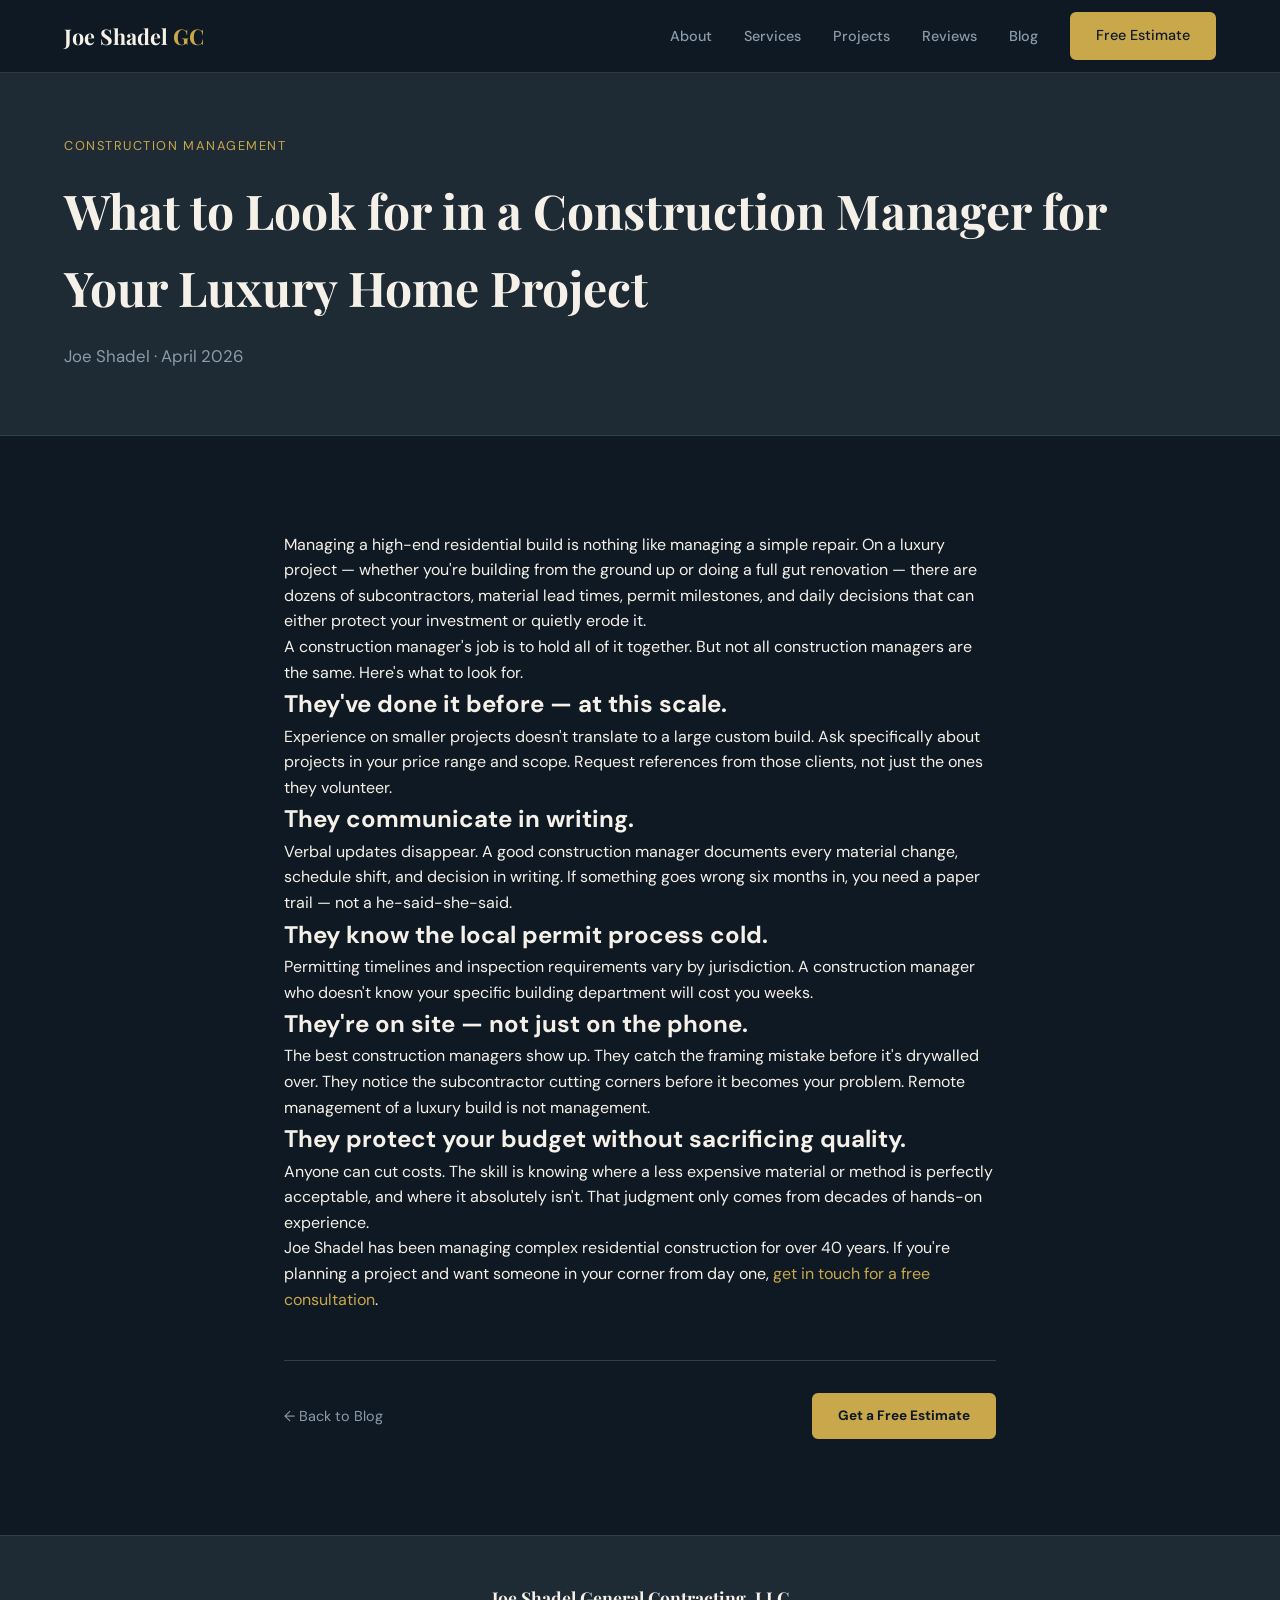
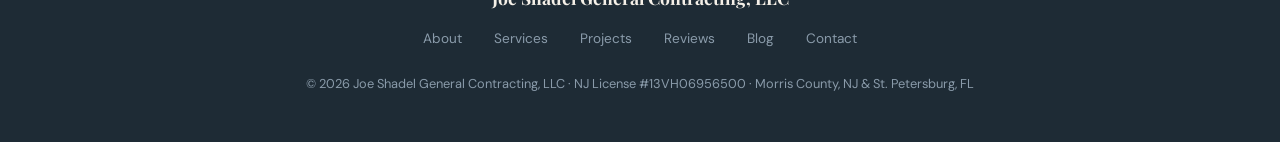
==== blog-construction-management.html @ bc9ee5a7 "Publish all six blog articles - blog-construction-management.html - blog-homeowners-agent.html - blo" ====
<!DOCTYPE html>
<html lang="en">
<head>
  <meta charset="UTF-8">
  <meta name="viewport" content="width=device-width, initial-scale=1.0">
  <title>What to Look for in a Construction Manager for Your Luxury Home | Joe Shadel General Contracting, LLC</title>
  <meta name="description" content="Not all construction managers are the same. Joe Shadel shares what to look for when hiring a construction manager for a luxury residential project.">
  <link rel="canonical" href="https://joeshadelgeneralcontracting.com/blog-construction-management.html">
  <meta property="og:type" content="article">
  <meta property="og:url" content="https://joeshadelgeneralcontracting.com/blog-construction-management.html">
  <meta property="og:title" content="What to Look for in a Construction Manager for Your Luxury Home">
  <meta property="og:description" content="Not all construction managers are the same. Joe Shadel shares what to look for when hiring a CM for a luxury residential project.">
  <meta property="og:image" content="https://joeshadelgeneralcontracting.com/joeshadel-photos/image_29.jpg">
  <script type="application/ld+json">
  {
    "@context": "https://schema.org",
    "@type": "BlogPosting",
    "headline": "What to Look for in a Construction Manager for Your Luxury Home Project",
    "author": { "@type": "Person", "name": "Joe Shadel" },
    "publisher": { "@type": "Organization", "name": "Joe Shadel General Contracting, LLC", "url": "https://joeshadelgeneralcontracting.com" },
    "datePublished": "2026-04-01",
    "description": "Not all construction managers are the same. Joe Shadel shares what to look for when hiring a construction manager for a luxury residential project.",
    "mainEntityOfPage": "https://joeshadelgeneralcontracting.com/blog-construction-management.html"
  }
  </script>
  <link rel="preconnect" href="https://fonts.googleapis.com">
  <link rel="preconnect" href="https://fonts.gstatic.com" crossorigin>
  <link href="https://fonts.googleapis.com/css2?family=DM+Sans:ital,wght@0,400;0,500;0,700;1,400&family=Playfair+Display:wght@400;600;700&display=swap" rel="stylesheet">
  <link rel="stylesheet" href="styles.css">
</head>
<body>

  <nav class="nav nav--scrolled" id="nav">
    <div class="nav__inner container">
      <a href="index.html" class="nav__logo">Joe Shadel <span>GC</span></a>
      <button class="nav__hamburger" id="hamburger" aria-label="Toggle menu">
        <span></span><span></span><span></span>
      </button>
      <ul class="nav__links" id="nav-links">
        <li><a href="index.html#about">About</a></li>
        <li><a href="index.html#services">Services</a></li>
        <li><a href="index.html#projects">Projects</a></li>
        <li><a href="index.html#testimonials">Reviews</a></li>
        <li><a href="blog.html">Blog</a></li>
        <li><a href="index.html#contact" class="btn btn--gold btn--sm">Free Estimate</a></li>
      </ul>
    </div>
  </nav>

  <main>
    <section class="page-hero">
      <div class="container">
        <span class="page-hero__label">Construction Management</span>
        <h1 class="page-hero__title">What to Look for in a Construction Manager for Your Luxury Home Project</h1>
        <p class="page-hero__sub">Joe Shadel &middot; April 2026</p>
      </div>
    </section>

    <article class="section" style="background: var(--navy);">
      <div class="container" style="max-width: 760px;">
        <p>Managing a high-end residential build is nothing like managing a simple repair. On a luxury project — whether you're building from the ground up or doing a full gut renovation — there are dozens of subcontractors, material lead times, permit milestones, and daily decisions that can either protect your investment or quietly erode it.</p>
        <p>A construction manager's job is to hold all of it together. But not all construction managers are the same. Here's what to look for.</p>

        <h2>They've done it before — at this scale.</h2>
        <p>Experience on smaller projects doesn't translate to a large custom build. Ask specifically about projects in your price range and scope. Request references from those clients, not just the ones they volunteer.</p>

        <h2>They communicate in writing.</h2>
        <p>Verbal updates disappear. A good construction manager documents every material change, schedule shift, and decision in writing. If something goes wrong six months in, you need a paper trail — not a he-said-she-said.</p>

        <h2>They know the local permit process cold.</h2>
        <p>Permitting timelines and inspection requirements vary by jurisdiction. A construction manager who doesn't know your specific building department will cost you weeks.</p>

        <h2>They're on site — not just on the phone.</h2>
        <p>The best construction managers show up. They catch the framing mistake before it's drywalled over. They notice the subcontractor cutting corners before it becomes your problem. Remote management of a luxury build is not management.</p>

        <h2>They protect your budget without sacrificing quality.</h2>
        <p>Anyone can cut costs. The skill is knowing where a less expensive material or method is perfectly acceptable, and where it absolutely isn't. That judgment only comes from decades of hands-on experience.</p>

        <p>Joe Shadel has been managing complex residential construction for over 40 years. If you're planning a project and want someone in your corner from day one, <a href="index.html#contact" style="color: var(--gold);">get in touch for a free consultation</a>.</p>

        <div style="margin-top: 48px; padding-top: 32px; border-top: 1px solid var(--slate); display: flex; justify-content: space-between; align-items: center; flex-wrap: wrap; gap: 16px;">
          <a href="blog.html" style="color: var(--muted); font-size: 0.9rem;">&larr; Back to Blog</a>
          <a href="index.html#contact" class="btn btn--gold btn--sm">Get a Free Estimate</a>
        </div>
      </div>
    </article>
  </main>

  <footer class="footer">
    <div class="footer__inner container">
      <div class="footer__brand">Joe Shadel General Contracting, LLC</div>
      <nav class="footer__nav">
        <a href="index.html#about">About</a>
        <a href="index.html#services">Services</a>
        <a href="index.html#projects">Projects</a>
        <a href="index.html#testimonials">Reviews</a>
        <a href="blog.html">Blog</a>
        <a href="index.html#contact">Contact</a>
      </nav>
      <p class="footer__legal">&copy; 2026 Joe Shadel General Contracting, LLC &middot; NJ License #13VH06956500 &middot; Morris County, NJ &amp; St. Petersburg, FL</p>
    </div>
  </footer>

  <script>
    const hamburger = document.getElementById('hamburger');
    const navLinks = document.getElementById('nav-links');
    hamburger.addEventListener('click', () => {
      hamburger.classList.toggle('active');
      navLinks.classList.toggle('open');
    });
    navLinks.querySelectorAll('a').forEach(link => {
      link.addEventListener('click', () => {
        hamburger.classList.remove('active');
        navLinks.classList.remove('open');
      });
    });
  </script>
</body>
</html>
---- styles.css ----
/* ========================================
   Design Tokens
   ======================================== */
:root {
  --navy:     #0f1923;
  --charcoal: #1e2b35;
  --slate:    #2e3f4f;
  --gold:     #c9a84c;
  --gold-lt:  #e8c97a;
  --cream:    #f5f0e8;
  --muted:    #8a9baa;

  --f-display: 'Playfair Display', Georgia, serif;
  --f-body:    'DM Sans', sans-serif;

  --nav-h: 72px;
}

/* ========================================
   Reset & Base
   ======================================== */
*, *::before, *::after { box-sizing: border-box; margin: 0; padding: 0; }

html { scroll-behavior: smooth; scroll-padding-top: var(--nav-h); }

body {
  font-family: var(--f-body);
  color: var(--cream);
  background: var(--navy);
  line-height: 1.6;
  -webkit-font-smoothing: antialiased;
}

img { max-width: 100%; display: block; }
a { color: inherit; text-decoration: none; }

.container {
  max-width: 1200px;
  margin: 0 auto;
  padding: 0 24px;
}

.section {
  padding: 96px 0;
}

/* ========================================
   Typography
   ======================================== */
.section__heading {
  font-family: var(--f-display);
  font-size: clamp(2rem, 4vw, 3rem);
  font-weight: 700;
  margin-bottom: 32px;
  color: var(--cream);
}

.section__heading--center {
  text-align: center;
}

/* ========================================
   Buttons
   ======================================== */
.btn {
  display: inline-block;
  font-family: var(--f-body);
  font-weight: 700;
  font-size: 0.95rem;
  padding: 14px 32px;
  border-radius: 6px;
  border: 2px solid transparent;
  cursor: pointer;
  transition: all 0.25s ease;
  text-align: center;
}

.btn--gold {
  background: var(--gold);
  color: var(--navy);
  border-color: var(--gold);
}
.btn--gold:hover {
  background: var(--gold-lt);
  border-color: var(--gold-lt);
}

.btn--outline {
  background: transparent;
  color: var(--cream);
  border-color: var(--muted);
}
.btn--outline:hover {
  border-color: var(--cream);
}

.btn--sm {
  padding: 10px 24px;
  font-size: 0.85rem;
}

.btn--full {
  width: 100%;
}

/* ========================================
   Nav
   ======================================== */
.nav {
  position: fixed;
  top: 0;
  left: 0;
  right: 0;
  z-index: 1000;
  height: var(--nav-h);
  transition: background 0.3s ease;
}

.nav--scrolled {
  background: rgba(15, 25, 35, 0.95);
  backdrop-filter: blur(12px);
  -webkit-backdrop-filter: blur(12px);
  box-shadow: 0 1px 0 rgba(201, 168, 76, 0.1);
}

.nav__inner {
  display: flex;
  align-items: center;
  justify-content: space-between;
  height: 100%;
}

.nav__logo {
  font-family: var(--f-display);
  font-size: 1.35rem;
  font-weight: 700;
  color: var(--cream);
}
.nav__logo span {
  color: var(--gold);
}

.nav__links {
  display: flex;
  align-items: center;
  gap: 32px;
  list-style: none;
}

.nav__links a {
  font-size: 0.9rem;
  font-weight: 500;
  color: var(--muted);
  transition: color 0.2s;
}
.nav__links a:hover {
  color: var(--cream);
}
.nav__links .btn {
  color: var(--navy);
}
.nav__links .btn:hover {
  color: var(--navy);
}

.nav__hamburger {
  display: none;
  flex-direction: column;
  gap: 5px;
  background: none;
  border: none;
  cursor: pointer;
  padding: 4px;
}
.nav__hamburger span {
  display: block;
  width: 24px;
  height: 2px;
  background: var(--cream);
  transition: all 0.3s ease;
}
.nav__hamburger.active span:nth-child(1) {
  transform: rotate(45deg) translate(5px, 5px);
}
.nav__hamburger.active span:nth-child(2) {
  opacity: 0;
}
.nav__hamburger.active span:nth-child(3) {
  transform: rotate(-45deg) translate(5px, -5px);
}

/* ========================================
   Hero
   ======================================== */
.hero {
  min-height: 100vh;
  display: flex;
  align-items: center;
  padding-top: var(--nav-h);
  background-color: var(--navy);
  background-size: cover;
  background-position: center;
  background-repeat: no-repeat;
  position: relative;
  overflow: hidden;
}

.hero::before {
  content: '';
  position: absolute;
  inset: 0;
  background: linear-gradient(135deg, rgba(15,25,35,0.92) 0%, rgba(30,43,53,0.8) 50%, rgba(46,63,79,0.7) 100%);
  pointer-events: none;
}

.hero__inner {
  display: grid;
  grid-template-columns: 1fr 1fr;
  gap: 64px;
  align-items: center;
  position: relative;
  z-index: 1;
}

.hero__headline {
  font-family: var(--f-display);
  font-size: clamp(2.8rem, 6vw, 4.5rem);
  font-weight: 700;
  line-height: 1.1;
  margin-bottom: 24px;
  color: var(--cream);
}

.hero__sub {
  font-size: 1.15rem;
  color: var(--muted);
  max-width: 520px;
  margin-bottom: 40px;
  line-height: 1.7;
}

.hero__ctas {
  display: flex;
  gap: 16px;
  flex-wrap: wrap;
}

.hero__stats {
  display: flex;
  flex-direction: column;
  gap: 40px;
  padding-left: 48px;
  border-left: 2px solid rgba(201,168,76,0.2);
}

.stat__number {
  font-family: var(--f-display);
  font-size: 3.5rem;
  font-weight: 700;
  color: var(--gold);
  display: block;
  line-height: 1;
}

.stat__label {
  font-size: 0.9rem;
  color: var(--muted);
  text-transform: uppercase;
  letter-spacing: 0.05em;
}

/* ========================================
   Trust Bar
   ======================================== */
.trust-bar {
  background: var(--charcoal);
  border-top: 1px solid rgba(201,168,76,0.15);
  border-bottom: 1px solid rgba(201,168,76,0.15);
  padding: 20px 0;
}

.trust-bar__inner {
  display: flex;
  justify-content: center;
  gap: 48px;
  flex-wrap: wrap;
}

.trust-bar__item {
  display: flex;
  align-items: center;
  gap: 10px;
  font-size: 0.9rem;
  color: var(--muted);
}

.trust-bar__icon {
  font-size: 1.2rem;
}

.trust-bar__item strong {
  color: var(--cream);
}

/* ========================================
   About
   ======================================== */
.about {
  background: var(--navy);
}

.about__inner {
  display: grid;
  grid-template-columns: 1fr 1.2fr;
  gap: 64px;
  align-items: center;
}

.about__photo img {
  width: 100%;
  aspect-ratio: 4 / 5;
  object-fit: cover;
  border-radius: 8px;
}

.about__content p {
  color: var(--muted);
  margin-bottom: 16px;
  line-height: 1.8;
}

.about__trust {
  color: var(--gold) !important;
  font-size: 1.1rem;
  margin-top: 8px;
}

.about__credentials {
  display: flex;
  gap: 40px;
  margin-top: 32px;
  padding-top: 24px;
  border-top: 1px solid var(--slate);
}

.credential__label {
  display: block;
  font-size: 0.75rem;
  text-transform: uppercase;
  letter-spacing: 0.08em;
  color: var(--muted);
  margin-bottom: 4px;
}

.credential__value {
  font-weight: 700;
  color: var(--cream);
  font-size: 0.95rem;
}

/* ========================================
   Services
   ======================================== */
.services {
  background: var(--charcoal);
}

.services__grid {
  display: grid;
  grid-template-columns: repeat(3, 1fr);
  gap: 24px;
}

.service-card {
  background: var(--navy);
  border: 1px solid var(--slate);
  border-radius: 8px;
  padding: 32px;
  transition: border-color 0.3s ease, transform 0.3s ease;
}

.service-card:hover {
  border-color: var(--gold);
  transform: translateY(-4px);
}

.service-card__num {
  font-family: var(--f-display);
  font-size: 2rem;
  font-weight: 700;
  color: var(--gold);
  display: block;
  margin-bottom: 16px;
  opacity: 0.5;
}

.service-card__title {
  font-family: var(--f-display);
  font-size: 1.25rem;
  font-weight: 600;
  margin-bottom: 12px;
  color: var(--cream);
}

.service-card p {
  font-size: 0.9rem;
  color: var(--muted);
  line-height: 1.6;
}

/* ========================================
   Projects
   ======================================== */
.projects {
  background: var(--navy);
}

.projects__grid {
  display: grid;
  grid-template-columns: repeat(12, 1fr);
  grid-auto-rows: 220px;
  gap: 16px;
}

.project-card {
  position: relative;
  border-radius: 8px;
  overflow: hidden;
  cursor: pointer;
}

.project-card img {
  width: 100%;
  height: 100%;
  object-fit: cover;
}

.project-card__overlay {
  position: absolute;
  bottom: 0;
  left: 0;
  right: 0;
  padding: 20px;
  background: linear-gradient(to top, rgba(15,25,35,0.9), transparent);
  transform: translateY(100%);
  transition: transform 0.3s ease;
}

.project-card:hover .project-card__overlay {
  transform: translateY(0);
}

.project-card__overlay h3 {
  font-family: var(--f-display);
  font-size: 1rem;
  margin-bottom: 4px;
}

.project-card__overlay p {
  font-size: 0.8rem;
  color: var(--muted);
}

.project-card--featured {
  grid-column: span 7;
  grid-row: span 2;
}
.project-card--medium {
  grid-column: span 5;
}
.project-card--small {
  grid-column: span 4;
}

/* ========================================
   Testimonials
   ======================================== */
.testimonials {
  background: var(--charcoal);
}

.testimonials__inner {
  display: grid;
  grid-template-columns: 1fr 2fr;
  gap: 64px;
  align-items: start;
}

.testimonials__stars {
  font-size: 2rem;
  letter-spacing: 4px;
  margin-bottom: 8px;
}

.testimonials__score {
  font-family: var(--f-display);
  font-size: 3.5rem;
  font-weight: 700;
  color: var(--gold);
  display: block;
  line-height: 1;
  margin-bottom: 8px;
}

.testimonials__count {
  font-size: 0.9rem;
  color: var(--muted);
}

.testimonials__cards {
  display: flex;
  flex-direction: column;
  gap: 24px;
}

.testimonial-card {
  background: var(--navy);
  border: 1px solid var(--slate);
  border-radius: 8px;
  padding: 32px;
}

.testimonial-card__quote {
  font-size: 1.05rem;
  line-height: 1.7;
  color: var(--cream);
  margin-bottom: 16px;
}

.testimonial-card__meta {
  font-size: 0.85rem;
  color: var(--muted);
}

.testimonial-card__meta strong {
  color: var(--cream);
}

.testimonial-card__type {
  color: var(--gold);
  font-size: 0.8rem;
}

/* ========================================
   Contact
   ======================================== */
.contact {
  background: var(--navy);
}

.contact__inner {
  display: grid;
  grid-template-columns: 1fr 1.5fr;
  gap: 64px;
  align-items: start;
}

.contact__detail {
  margin-bottom: 24px;
}

.contact__detail strong {
  display: block;
  font-size: 0.75rem;
  text-transform: uppercase;
  letter-spacing: 0.08em;
  color: var(--muted);
  margin-bottom: 4px;
}

.contact__detail a,
.contact__detail span {
  color: var(--cream);
  font-size: 1.1rem;
}

.contact__detail a:hover {
  color: var(--gold);
}

.contact__form {
  background: var(--charcoal);
  border: 1px solid var(--slate);
  border-radius: 8px;
  padding: 40px;
}

.form-row {
  display: grid;
  grid-template-columns: 1fr 1fr;
  gap: 16px;
}

.form-group {
  margin-bottom: 16px;
}

.form-group label {
  display: block;
  font-size: 0.8rem;
  text-transform: uppercase;
  letter-spacing: 0.06em;
  color: var(--muted);
  margin-bottom: 6px;
}

.form-group input,
.form-group select,
.form-group textarea {
  width: 100%;
  padding: 12px 16px;
  background: var(--navy);
  border: 1px solid var(--slate);
  border-radius: 6px;
  color: var(--cream);
  font-family: var(--f-body);
  font-size: 0.95rem;
  transition: border-color 0.2s;
}

.form-group input:focus,
.form-group select:focus,
.form-group textarea:focus {
  outline: none;
  border-color: var(--gold);
}

.form-group select {
  appearance: none;
  background-image: url("data:image/svg+xml,%3Csvg xmlns='http://www.w3.org/2000/svg' width='12' height='8'%3E%3Cpath d='M1 1l5 5 5-5' stroke='%238a9baa' fill='none' stroke-width='1.5'/%3E%3C/svg%3E");
  background-repeat: no-repeat;
  background-position: right 16px center;
  padding-right: 40px;
}

.form-group textarea {
  resize: vertical;
}

/* ========================================
   Footer
   ======================================== */
.footer {
  background: var(--charcoal);
  border-top: 1px solid var(--slate);
  padding: 48px 0;
  text-align: center;
}

.footer__brand {
  font-family: var(--f-display);
  font-size: 1.1rem;
  font-weight: 700;
  color: var(--cream);
  margin-bottom: 16px;
}

.footer__nav {
  display: flex;
  justify-content: center;
  gap: 32px;
  margin-bottom: 24px;
}

.footer__nav a {
  font-size: 0.85rem;
  color: var(--muted);
  transition: color 0.2s;
}
.footer__nav a:hover {
  color: var(--cream);
}

.footer__legal {
  font-size: 0.8rem;
  color: var(--muted);
}

/* ========================================
   Blog
   ======================================== */
.page-hero {
  padding: calc(var(--nav-h) + 64px) 0 64px;
  background: var(--charcoal);
  border-bottom: 1px solid var(--slate);
}

.page-hero__label {
  font-size: 0.8rem;
  text-transform: uppercase;
  letter-spacing: 0.12em;
  color: var(--gold);
  margin-bottom: 16px;
  display: block;
}

.page-hero__title {
  font-family: var(--f-display);
  font-size: clamp(2rem, 4vw, 3rem);
  font-weight: 700;
  color: var(--cream);
  margin-bottom: 16px;
}

.page-hero__sub {
  font-size: 1.05rem;
  color: var(--muted);
  max-width: 560px;
  line-height: 1.7;
}

.blog-grid {
  display: grid;
  grid-template-columns: repeat(3, 1fr);
  gap: 32px;
  padding: 80px 0;
}

.blog-card {
  background: var(--charcoal);
  border: 1px solid var(--slate);
  border-radius: 8px;
  overflow: hidden;
  display: flex;
  flex-direction: column;
  transition: border-color 0.3s ease, transform 0.3s ease;
}

.blog-card:hover {
  border-color: var(--gold);
  transform: translateY(-4px);
}

.blog-card__body {
  padding: 28px;
  display: flex;
  flex-direction: column;
  flex: 1;
}

.blog-card__tag {
  font-size: 0.72rem;
  text-transform: uppercase;
  letter-spacing: 0.1em;
  color: var(--gold);
  margin-bottom: 12px;
  font-weight: 700;
}

.blog-card__title {
  font-family: var(--f-display);
  font-size: 1.2rem;
  font-weight: 600;
  color: var(--cream);
  margin-bottom: 12px;
  line-height: 1.35;
}

.blog-card__excerpt {
  font-size: 0.88rem;
  color: var(--muted);
  line-height: 1.7;
  flex: 1;
  margin-bottom: 24px;
}

.blog-card__meta {
  font-size: 0.78rem;
  color: var(--muted);
  display: flex;
  justify-content: space-between;
  align-items: center;
  padding-top: 16px;
  border-top: 1px solid var(--slate);
}

.blog-card__read-more {
  color: var(--gold);
  font-weight: 700;
  font-size: 0.82rem;
  transition: color 0.2s;
}

.blog-card__read-more:hover {
  color: var(--gold-lt);
}

@media (max-width: 960px) {
  .blog-grid { grid-template-columns: repeat(2, 1fr); }
}

@media (max-width: 640px) {
  .blog-grid { grid-template-columns: 1fr; }
}

/* ========================================
   Placeholder Images
   ======================================== */
.placeholder-img {
  background: var(--charcoal);
  border: 1px dashed var(--slate);
  border-radius: 8px;
  display: flex;
  align-items: center;
  justify-content: center;
  color: var(--muted);
  font-size: 0.85rem;
}

/* ========================================
   Responsive
   ======================================== */
@media (max-width: 960px) {
  .hero__inner {
    grid-template-columns: 1fr;
    gap: 48px;
  }
  .hero__stats {
    flex-direction: row;
    border-left: none;
    padding-left: 0;
    border-top: 2px solid rgba(201,168,76,0.2);
    padding-top: 32px;
    gap: 32px;
  }
  .about__inner {
    grid-template-columns: 1fr;
    gap: 40px;
  }
  .about__photo {
    max-width: 400px;
  }
  .services__grid {
    grid-template-columns: repeat(2, 1fr);
  }
  .projects__grid {
    grid-template-columns: repeat(6, 1fr);
    grid-auto-rows: 180px;
  }
  .project-card--featured {
    grid-column: span 6;
    grid-row: span 2;
  }
  .project-card--medium {
    grid-column: span 3;
  }
  .project-card--small {
    grid-column: span 3;
  }
  .testimonials__inner {
    grid-template-columns: 1fr;
    gap: 40px;
  }
  .contact__inner {
    grid-template-columns: 1fr;
    gap: 40px;
  }
}

@media (max-width: 640px) {
  .nav__hamburger {
    display: flex;
  }
  .nav__links {
    position: fixed;
    top: var(--nav-h);
    left: 0;
    right: 0;
    bottom: 0;
    background: rgba(15, 25, 35, 0.98);
    backdrop-filter: blur(12px);
    flex-direction: column;
    justify-content: center;
    gap: 32px;
    opacity: 0;
    pointer-events: none;
    transition: opacity 0.3s ease;
  }
  .nav__links.open {
    opacity: 1;
    pointer-events: all;
  }
  .nav__links a {
    font-size: 1.2rem;
  }
  .hero {
    min-height: auto;
    padding: 120px 0 64px;
  }
  .hero__stats {
    flex-direction: column;
    gap: 24px;
  }
  .services__grid {
    grid-template-columns: 1fr;
  }
  .projects__grid {
    grid-template-columns: 1fr;
    grid-auto-rows: 200px;
  }
  .project-card--featured,
  .project-card--medium,
  .project-card--small {
    grid-column: span 1;
    grid-row: span 1;
  }
  .project-card__overlay {
    transform: translateY(0);
  }
  .about__credentials {
    flex-direction: column;
    gap: 16px;
  }
  .form-row {
    grid-template-columns: 1fr;
  }
  .trust-bar__inner {
    gap: 24px;
    justify-content: flex-start;
  }
  .footer__nav {
    flex-wrap: wrap;
    gap: 16px;
  }
  .section {
    padding: 64px 0;
  }
}
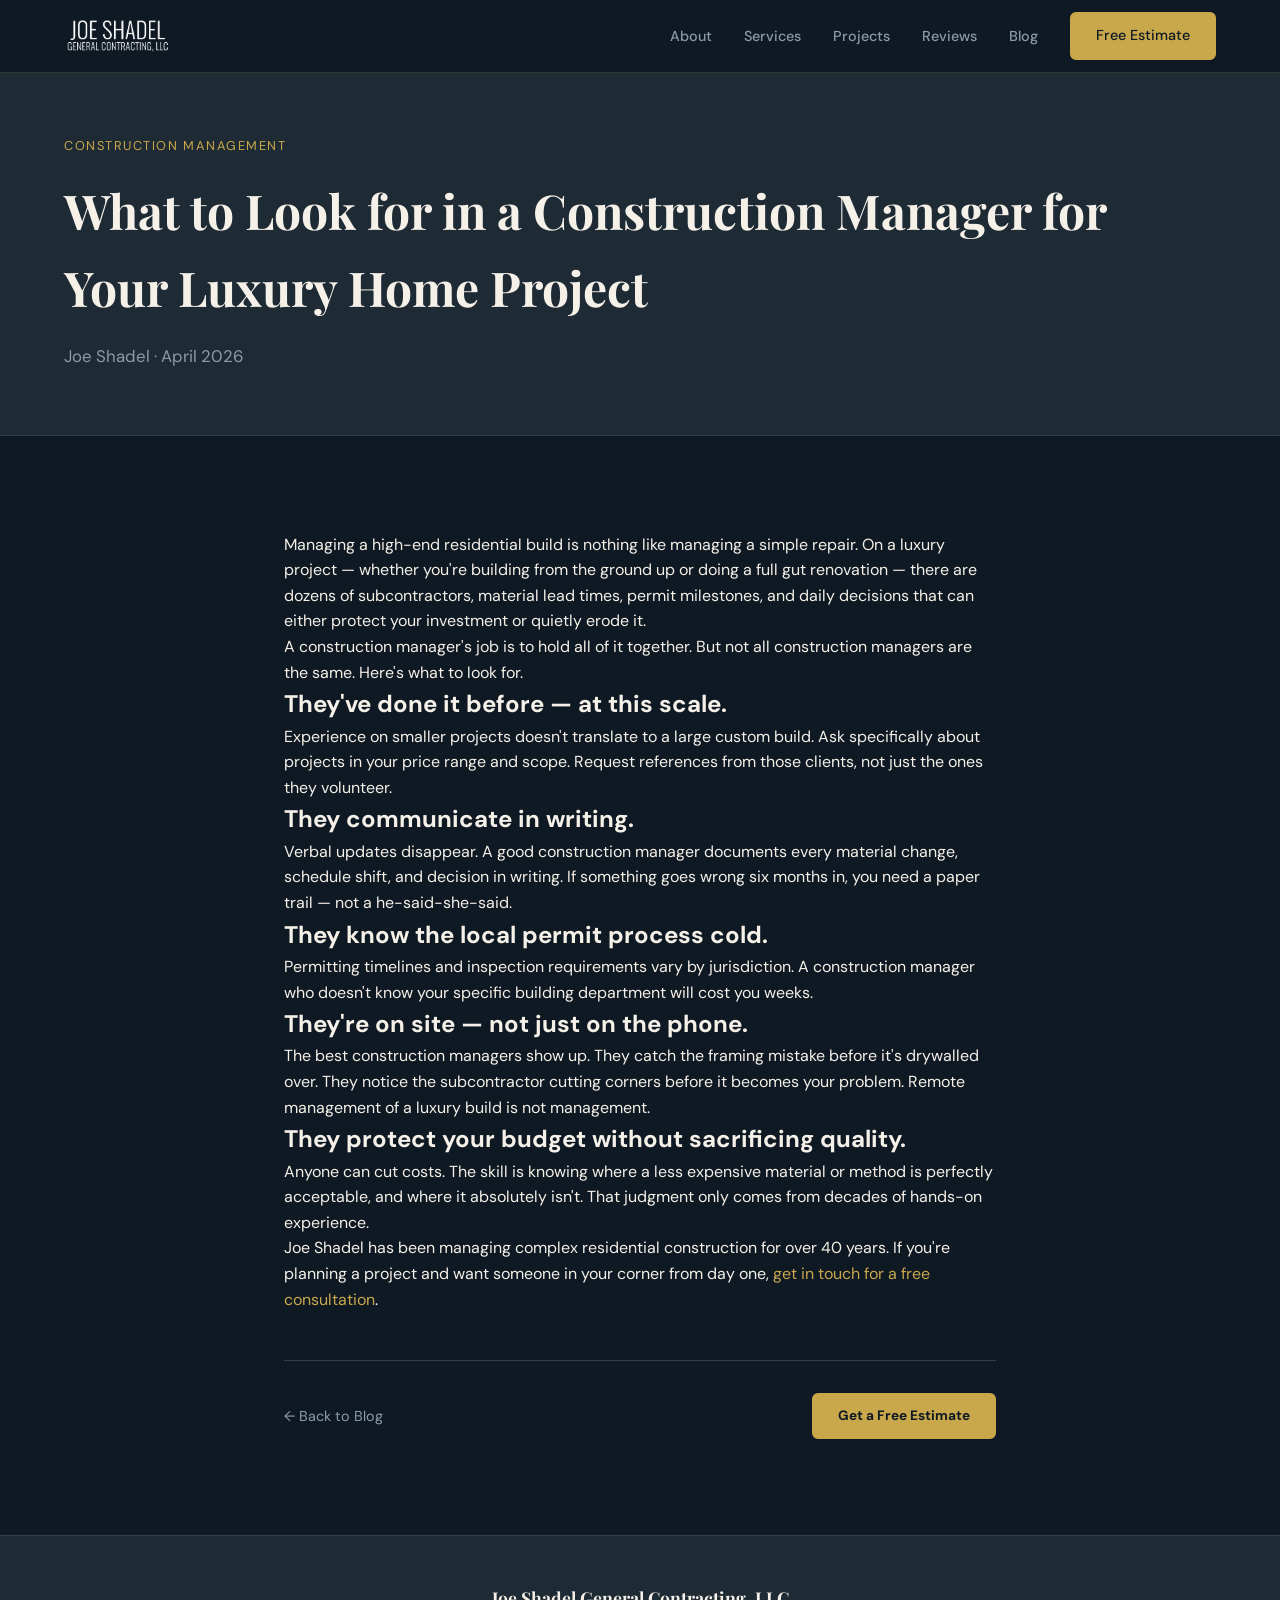
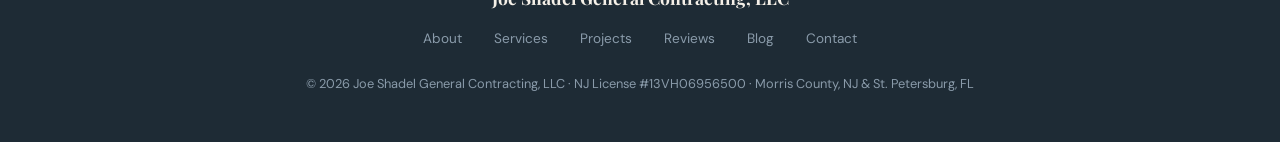
==== commit 7bb4ef27: "Replace nav text logo with Oswald Bold image logo Swaps "Joe Shadel GC" text in nav with a rendered " ====
--- a/blog-construction-management.html
+++ b/blog-construction-management.html
@@ -32,7 +32,7 @@
 
   <nav class="nav nav--scrolled" id="nav">
     <div class="nav__inner container">
-      <a href="index.html" class="nav__logo">Joe Shadel <span>GC</span></a>
+      <a href="index.html" class="nav__logo"><img src="joeshadel-photos/logo.png" alt="Joe Shadel General Contracting, LLC" class="nav__logo-img"></a>
       <button class="nav__hamburger" id="hamburger" aria-label="Toggle menu">
         <span></span><span></span><span></span>
       </button>
--- a/styles.css
+++ b/styles.css
@@ -131,13 +131,13 @@
 }
 
 .nav__logo {
-  font-family: var(--f-display);
-  font-size: 1.35rem;
-  font-weight: 700;
-  color: var(--cream);
-}
-.nav__logo span {
-  color: var(--gold);
+  display: flex;
+  align-items: center;
+}
+.nav__logo-img {
+  height: 44px;
+  width: auto;
+  display: block;
 }
 
 .nav__links {
@@ -300,6 +300,122 @@
 
 .trust-bar__item strong {
   color: var(--cream);
+}
+
+/* ========================================
+   Press Feature Card
+   ======================================== */
+.press-feature {
+  background: var(--charcoal);
+  border-top: 1px solid rgba(201,168,76,0.15);
+  border-bottom: 1px solid rgba(201,168,76,0.15);
+  padding: 56px 0;
+}
+
+.press-feature__inner {
+  display: flex;
+  justify-content: center;
+}
+
+.press-feature__card {
+  display: flex;
+  gap: 48px;
+  align-items: center;
+  max-width: 900px;
+  width: 100%;
+  text-decoration: none;
+  border: 1px solid rgba(201,168,76,0.2);
+  border-radius: 4px;
+  padding: 32px;
+  transition: border-color 0.25s, box-shadow 0.25s;
+}
+
+.press-feature__card:hover {
+  border-color: var(--gold);
+  box-shadow: 0 8px 40px rgba(0,0,0,0.35);
+}
+
+.press-feature__thumb {
+  flex: 0 0 220px;
+  border-radius: 2px;
+  overflow: hidden;
+  box-shadow: 0 4px 20px rgba(0,0,0,0.5);
+}
+
+.press-feature__thumb img {
+  width: 100%;
+  height: 100%;
+  object-fit: cover;
+  display: block;
+  transition: transform 0.4s ease;
+}
+
+.press-feature__card:hover .press-feature__thumb img {
+  transform: scale(1.03);
+}
+
+.press-feature__body {
+  flex: 1;
+  display: flex;
+  flex-direction: column;
+  gap: 10px;
+}
+
+.press-feature__eyebrow {
+  font-size: 0.72rem;
+  letter-spacing: 0.14em;
+  text-transform: uppercase;
+  color: var(--gold);
+}
+
+.press-feature__pub {
+  font-family: var(--f-display);
+  font-size: 2rem;
+  font-weight: 700;
+  font-style: italic;
+  color: var(--cream);
+  line-height: 1.1;
+}
+
+.press-feature__edition {
+  font-size: 0.8rem;
+  color: var(--muted);
+  letter-spacing: 0.04em;
+  margin-top: -4px;
+}
+
+.press-feature__headline {
+  font-family: var(--f-display);
+  font-size: 1.2rem;
+  font-weight: 400;
+  color: var(--cream);
+  margin-top: 4px;
+}
+
+.press-feature__excerpt {
+  font-size: 0.9rem;
+  color: var(--muted);
+  line-height: 1.65;
+}
+
+.press-feature__cta {
+  margin-top: 8px;
+  align-self: flex-start;
+}
+
+@media (max-width: 640px) {
+  .press-feature__card {
+    flex-direction: column;
+    gap: 24px;
+  }
+  .press-feature__thumb {
+    flex: none;
+    width: 100%;
+    max-height: 260px;
+  }
+  .press-feature__pub {
+    font-size: 1.5rem;
+  }
 }
 
 /* ========================================
